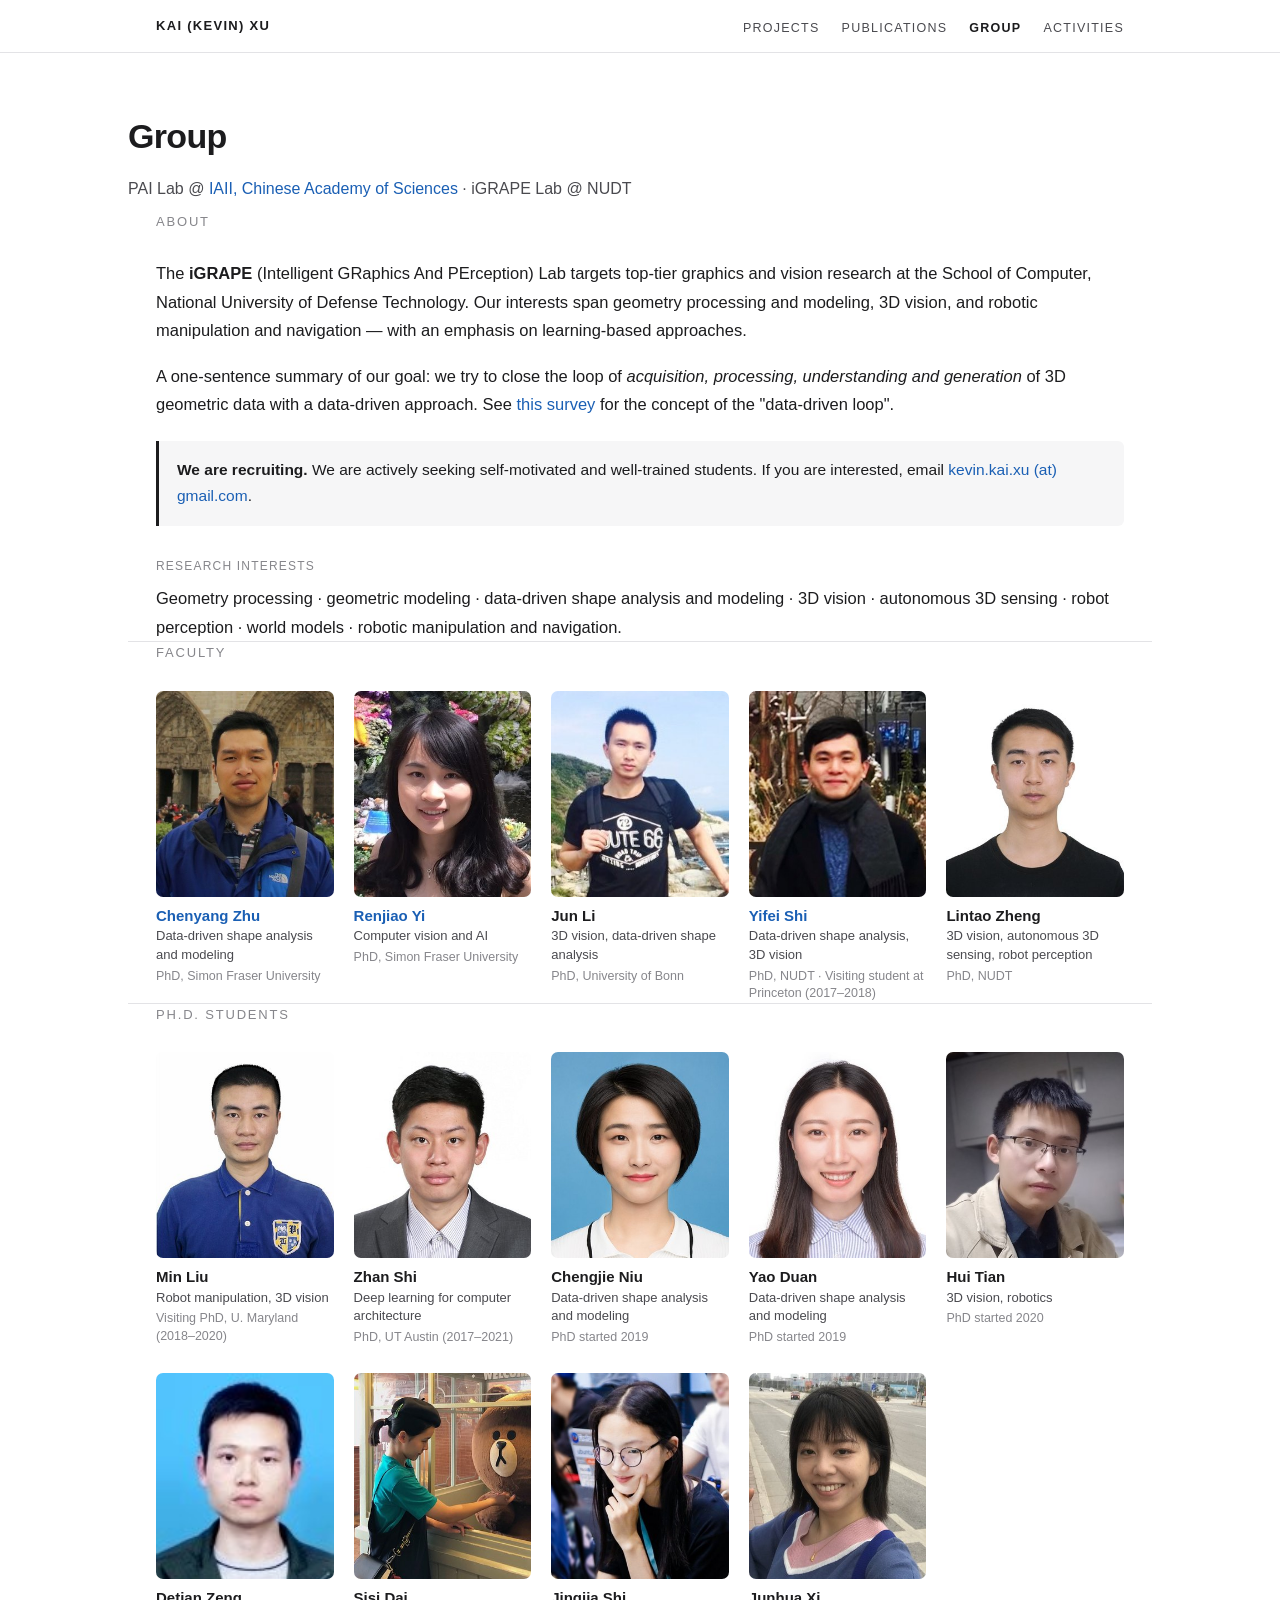
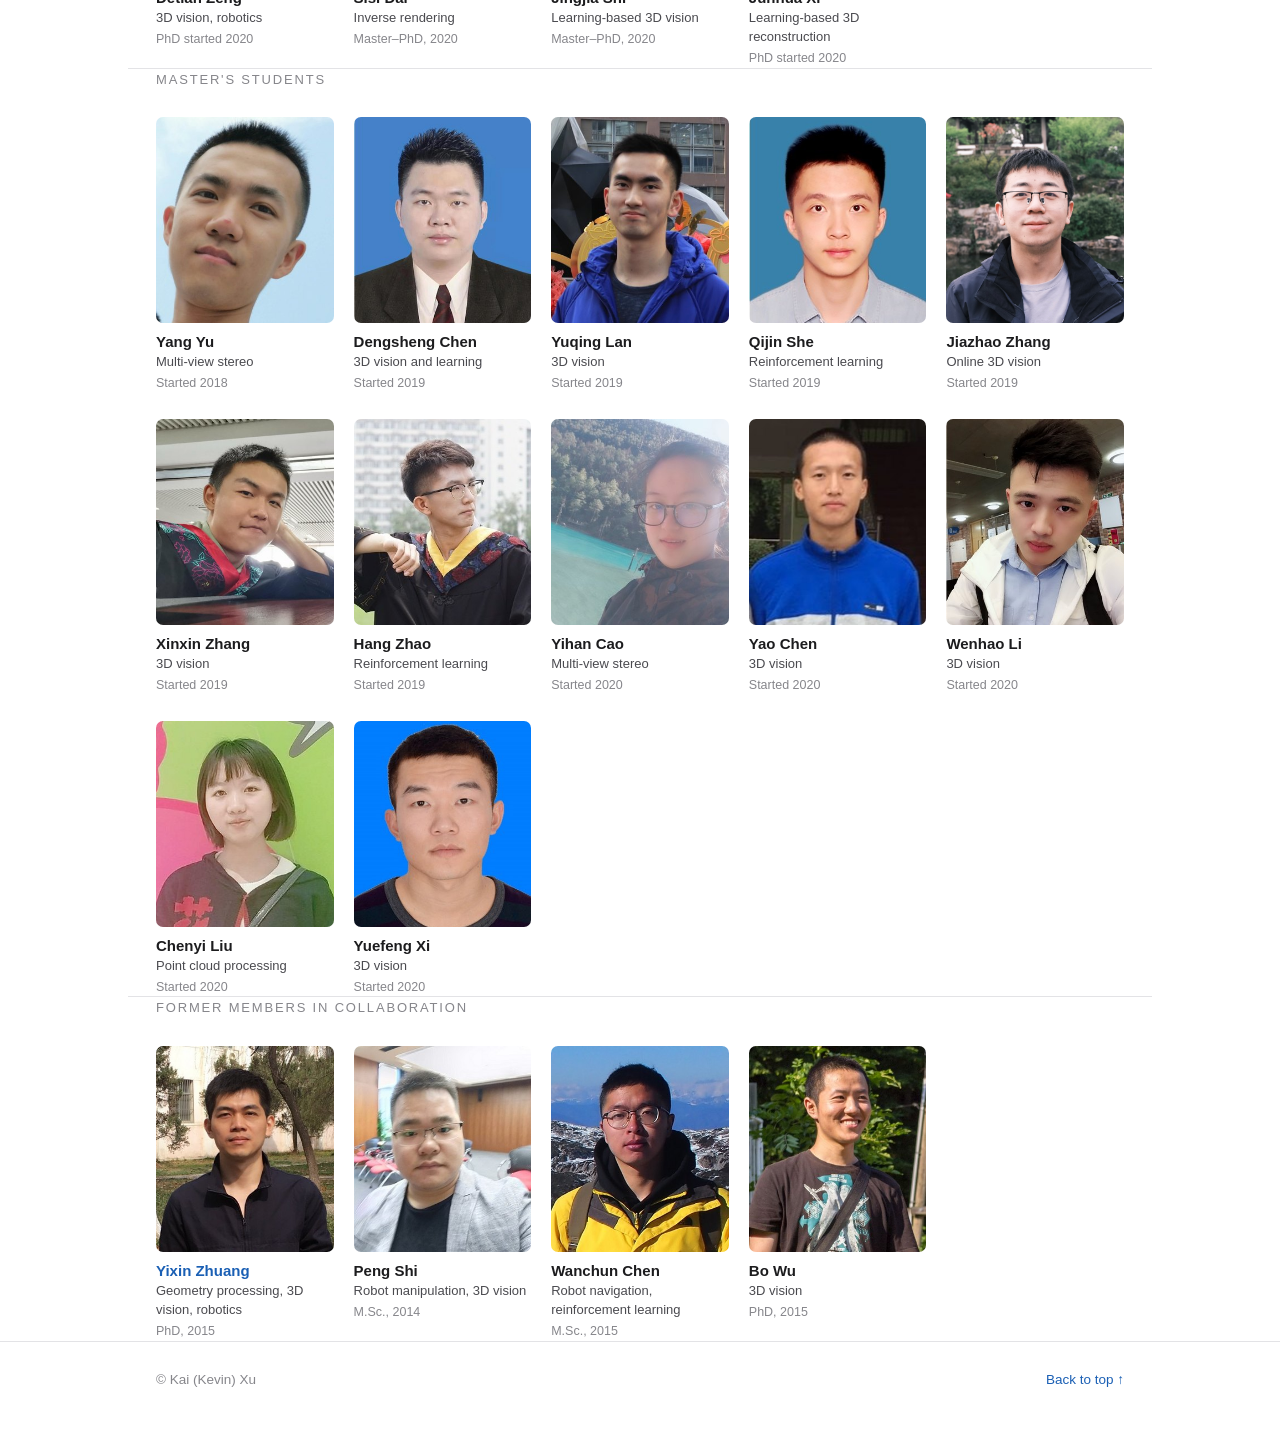
==== group.html @ 48fd78c5 "Publish personal homepage" ====
<!DOCTYPE html>
<!-- Kai (Kevin) Xu — group page.
     NOTE: the member list below was carried over verbatim from the old
     group.html, whose last update was 2018-09-01. Names, roles and years are
     therefore out of date (no PAI Lab @ IAII members yet). Edit the
     <div class="person"> blocks below to refresh. Portraits live in
     images/people/. A missing portrait degrades to an initial, not a broken
     image icon. -->
<html lang="en">
<head>
<meta charset="utf-8">
<meta name="viewport" content="width=device-width, initial-scale=1">
<title>Group — Kai (Kevin) Xu</title>
<meta name="description" content="PAI Lab @ IAII, Chinese Academy of Sciences, and the iGRAPE Lab @ NUDT — led by Kai (Kevin) Xu. Geometry processing, 3D vision, robotic manipulation and navigation.">
<link rel="stylesheet" href="style.css">
</head>
<body>

<a id="top"></a>

<nav class="nav">
  <div class="wrap">
    <a class="home" href="index.html">Kai (Kevin) Xu</a>
    <ul>
      <li><a href="index.html#projects">Projects</a></li>
      <li><a href="publications.html">Publications</a></li>
      <li><a class="on" href="group.html">Group</a></li>
      <li><a href="index.html#activities">Activities</a></li>
    </ul>
  </div>
</nav>

<header class="wrap phero">
  <h1>Group</h1>
  <div class="role">
    PAI Lab @ <a href="https://iaii.cas.cn/">IAII, Chinese Academy of Sciences</a> ·
    iGRAPE Lab @ NUDT
  </div>
</header>

<section class="wrap">
  <div class="h2">About</div>
  <p>The <strong>iGRAPE</strong> (Intelligent GRaphics And PErception) Lab targets top-tier graphics and vision research at the School of Computer, National University of Defense Technology. Our interests span geometry processing and modeling, 3D vision, and robotic manipulation and navigation — with an emphasis on learning-based approaches.</p>

  <p>A one-sentence summary of our goal: we try to close the loop of <em>acquisition, processing, understanding and generation</em> of 3D geometric data with a data-driven approach. See <a href="papers/xu_siga16course_ddsap.pdf">this survey</a> for the concept of the "data-driven loop".</p>

  <div class="recruit">
    <strong>We are recruiting.</strong> We are actively seeking self-motivated and well-trained students. If you are interested, email <a href="mailto:kevin.kai.xu@gmail.com">kevin.kai.xu (at) gmail.com</a>.
  </div>

  <div class="sub" style="margin-top:30px">Research Interests</div>
  <p style="margin-bottom:0">Geometry processing · geometric modeling · data-driven shape analysis and modeling · 3D vision · autonomous 3D sensing · robot perception · world models · robotic manipulation and navigation.</p>
</section>

<section class="wrap">
  <div class="h2">Faculty</div>
  <div class="people">

    <div class="person">
      <a href="http://www.sfu.ca/~cza68/"><img src="images/people/zhuchenyang.jpg" alt="Chenyang Zhu"></a>
      <div class="n"><a href="http://www.sfu.ca/~cza68/">Chenyang Zhu</a></div>
      <div class="r">Data-driven shape analysis and modeling</div>
      <div class="y">PhD, Simon Fraser University</div>
    </div>

    <div class="person">
      <a href="http://www.sfu.ca/~renjiaoy/"><img src="images/people/yirenjiao.jpg" alt="Renjiao Yi"></a>
      <div class="n"><a href="http://www.sfu.ca/~renjiaoy/">Renjiao Yi</a></div>
      <div class="r">Computer vision and AI</div>
      <div class="y">PhD, Simon Fraser University</div>
    </div>

    <div class="person">
      <img src="images/people/lijun.jpg" alt="Jun Li">
      <div class="n">Jun Li</div>
      <div class="r">3D vision, data-driven shape analysis</div>
      <div class="y">PhD, University of Bonn</div>
    </div>

    <div class="person">
      <a href="http://www.yifeishi.net/"><img src="images/people/shiyifei.jpg" alt="Yifei Shi"></a>
      <div class="n"><a href="http://www.yifeishi.net/">Yifei Shi</a></div>
      <div class="r">Data-driven shape analysis, 3D vision</div>
      <div class="y">PhD, NUDT · Visiting student at Princeton (2017–2018)</div>
    </div>

    <div class="person">
      <img src="images/people/zhenglintao.jpg" alt="Lintao Zheng">
      <div class="n">Lintao Zheng</div>
      <div class="r">3D vision, autonomous 3D sensing, robot perception</div>
      <div class="y">PhD, NUDT</div>
    </div>

  </div>
</section>

<section class="wrap">
  <div class="h2">Ph.D. Students</div>
  <div class="people">

    <div class="person">
      <img src="images/people/liumin.jpg" alt="Min Liu">
      <div class="n">Min Liu</div>
      <div class="r">Robot manipulation, 3D vision</div>
      <div class="y">Visiting PhD, U. Maryland (2018–2020)</div>
    </div>

    <div class="person">
      <img src="images/people/shizhan.jpg" alt="Zhan Shi">
      <div class="n">Zhan Shi</div>
      <div class="r">Deep learning for computer architecture</div>
      <div class="y">PhD, UT Austin (2017–2021)</div>
    </div>

    <div class="person">
      <img src="images/people/niuchengjie.jpg" alt="Chengjie Niu">
      <div class="n">Chengjie Niu</div>
      <div class="r">Data-driven shape analysis and modeling</div>
      <div class="y">PhD started 2019</div>
    </div>

    <div class="person">
      <img src="images/people/duanyao.jpg" alt="Yao Duan">
      <div class="n">Yao Duan</div>
      <div class="r">Data-driven shape analysis and modeling</div>
      <div class="y">PhD started 2019</div>
    </div>

    <div class="person">
      <img src="images/people/tianhui.jpg" alt="Hui Tian">
      <div class="n">Hui Tian</div>
      <div class="r">3D vision, robotics</div>
      <div class="y">PhD started 2020</div>
    </div>

    <div class="person">
      <img src="images/people/zengdetian.jpg" alt="Detian Zeng">
      <div class="n">Detian Zeng</div>
      <div class="r">3D vision, robotics</div>
      <div class="y">PhD started 2020</div>
    </div>

    <div class="person">
      <img src="images/people/daisisi.jpg" alt="Sisi Dai">
      <div class="n">Sisi Dai</div>
      <div class="r">Inverse rendering</div>
      <div class="y">Master–PhD, 2020</div>
    </div>

    <div class="person">
      <img src="images/people/shijingjia.jpg" alt="Jingjia Shi">
      <div class="n">Jingjia Shi</div>
      <div class="r">Learning-based 3D vision</div>
      <div class="y">Master–PhD, 2020</div>
    </div>

    <div class="person">
      <img src="images/people/xijunhua.jpg" alt="Junhua Xi">
      <div class="n">Junhua Xi</div>
      <div class="r">Learning-based 3D reconstruction</div>
      <div class="y">PhD started 2020</div>
    </div>

  </div>
</section>

<section class="wrap">
  <div class="h2">Master's Students</div>
  <div class="people">

    <div class="person">
      <img src="images/people/yuyang.jpg" alt="Yang Yu">
      <div class="n">Yang Yu</div>
      <div class="r">Multi-view stereo</div>
      <div class="y">Started 2018</div>
    </div>

    <div class="person">
      <img src="images/people/chendengsheng.jpg" alt="Dengsheng Chen">
      <div class="n">Dengsheng Chen</div>
      <div class="r">3D vision and learning</div>
      <div class="y">Started 2019</div>
    </div>

    <div class="person">
      <img src="images/people/lanyuqing.jpg" alt="Yuqing Lan">
      <div class="n">Yuqing Lan</div>
      <div class="r">3D vision</div>
      <div class="y">Started 2019</div>
    </div>

    <div class="person">
      <img src="images/people/sheqijin.jpg" alt="Qijin She">
      <div class="n">Qijin She</div>
      <div class="r">Reinforcement learning</div>
      <div class="y">Started 2019</div>
    </div>

    <div class="person">
      <img src="images/people/zhangjiazhao.jpg" alt="Jiazhao Zhang">
      <div class="n">Jiazhao Zhang</div>
      <div class="r">Online 3D vision</div>
      <div class="y">Started 2019</div>
    </div>

    <div class="person">
      <img src="images/people/zhangxinxin.jpg" alt="Xinxin Zhang">
      <div class="n">Xinxin Zhang</div>
      <div class="r">3D vision</div>
      <div class="y">Started 2019</div>
    </div>

    <div class="person">
      <img src="images/people/zhaohang.jpg" alt="Hang Zhao">
      <div class="n">Hang Zhao</div>
      <div class="r">Reinforcement learning</div>
      <div class="y">Started 2019</div>
    </div>

    <div class="person">
      <img src="images/people/caoyihan.jpg" alt="Yihan Cao">
      <div class="n">Yihan Cao</div>
      <div class="r">Multi-view stereo</div>
      <div class="y">Started 2020</div>
    </div>

    <div class="person">
      <img src="images/people/chenyao.jpg" alt="Yao Chen">
      <div class="n">Yao Chen</div>
      <div class="r">3D vision</div>
      <div class="y">Started 2020</div>
    </div>

    <div class="person">
      <img src="images/people/liminhao.jpg" alt="Wenhao Li">
      <div class="n">Wenhao Li</div>
      <div class="r">3D vision</div>
      <div class="y">Started 2020</div>
    </div>

    <div class="person">
      <img src="images/people/liuchenyi.jpg" alt="Chenyi Liu">
      <div class="n">Chenyi Liu</div>
      <div class="r">Point cloud processing</div>
      <div class="y">Started 2020</div>
    </div>

    <div class="person">
      <img src="images/people/xiyuefeng.jpg" alt="Yuefeng Xi">
      <div class="n">Yuefeng Xi</div>
      <div class="r">3D vision</div>
      <div class="y">Started 2020</div>
    </div>

  </div>
</section>

<section class="wrap">
  <div class="h2">Former Members in Collaboration</div>
  <div class="people">

    <div class="person">
      <a href="http://yixina.net/"><img src="images/people/zhuangyixin.jpg" alt="Yixin Zhuang"></a>
      <div class="n"><a href="http://yixina.net/">Yixin Zhuang</a></div>
      <div class="r">Geometry processing, 3D vision, robotics</div>
      <div class="y">PhD, 2015</div>
    </div>

    <div class="person">
      <img src="images/people/shipeng.jpg" alt="Peng Shi">
      <div class="n">Peng Shi</div>
      <div class="r">Robot manipulation, 3D vision</div>
      <div class="y">M.Sc., 2014</div>
    </div>

    <div class="person">
      <img src="images/people/chenwanchun.jpg" alt="Wanchun Chen">
      <div class="n">Wanchun Chen</div>
      <div class="r">Robot navigation, reinforcement learning</div>
      <div class="y">M.Sc., 2015</div>
    </div>

    <div class="person">
      <img src="images/people/wubo.jpg" alt="Bo Wu">
      <div class="n">Bo Wu</div>
      <div class="r">3D vision</div>
      <div class="y">PhD, 2015</div>
    </div>

  </div>
</section>

<footer>
  <div class="wrap">
    <span>© Kai (Kevin) Xu</span>
    <span><a href="#top">Back to top ↑</a></span>
  </div>
</footer>

<script>
// Missing portrait -> initial letter tile instead of a broken image icon.
document.querySelectorAll('.person img').forEach(function (img) {
  img.addEventListener('error', function () {
    var d = document.createElement('div');
    d.className = 'ph2';
    d.textContent = (img.getAttribute('alt') || '?').trim().charAt(0);
    img.replaceWith(d);
  });
});
</script>

</body>
</html>
---- style.css ----
﻿/* =============================================================
   Kai (Kevin) Xu 鈥?homepage stylesheet
   Shared by index.html / publications.html / group.html
   Style reference: https://hangzhaomit.github.io/
   No framework, no build step.
   ============================================================= */

/* ---------- tokens ---------- */
:root{
  --ink:#1c1c1e;
  --ink-2:#4a4a4f;
  --ink-3:#86868b;
  --rule:#e3e3e6;
  --link:#1a5fb4;
  --link-hover:#0b3d78;
  --bg:#ffffff;
  --tint:#f6f6f7;
  --max:80vw;
  --max-wide:1280px;
}

/* ---------- reset ---------- */
*,*::before,*::after{box-sizing:border-box}
html{-webkit-text-size-adjust:100%;scroll-behavior:smooth}
body{
  margin:0;
  background:var(--bg);
  color:var(--ink);
  font:400 16.5px/1.72 -apple-system,BlinkMacSystemFont,"Segoe UI","Helvetica Neue",Helvetica,Arial,
       "PingFang SC","Hiragino Sans GB","Microsoft YaHei",sans-serif;
  -webkit-font-smoothing:antialiased;
}
img{max-width:100%;display:block}
a{color:var(--link);text-decoration:none}
a:hover{color:var(--link-hover);text-decoration:underline}
h1,h2,h3,h4{font-weight:600;letter-spacing:-.012em;margin:0}
p{margin:0 0 1.05em}
ul{margin:0;padding:0;list-style:none}

/* ---------- layout ---------- */
.wrap{width:var(--max);max-width:var(--max-wide);margin:0 auto;padding:0 28px}
section{padding:52px 0}
section+section{border-top:1px solid var(--rule)}

/* ---------- nav ---------- */
.nav{
  position:sticky;top:0;z-index:50;
  background:rgba(255,255,255,.88);
  backdrop-filter:saturate(180%) blur(14px);
  -webkit-backdrop-filter:saturate(180%) blur(14px);
  border-bottom:1px solid var(--rule);
}
.nav .wrap{display:flex;align-items:center;justify-content:space-between;height:52px}
.nav .home{font-size:13px;font-weight:600;letter-spacing:.1em;text-transform:uppercase;color:var(--ink)}
.nav ul{display:flex;gap:22px;flex-wrap:wrap}
.nav a{font-size:12.5px;letter-spacing:.1em;text-transform:uppercase;color:var(--ink-2)}
.nav a:hover{color:var(--ink);text-decoration:none}
.nav a.on{color:var(--ink);font-weight:600}

/* ---------- hero ---------- */
.hero{padding-top:60px;padding-bottom:46px}
.hero h1{font-size:44px;line-height:1.1;letter-spacing:-.024em}
.hero h1 .cn{font-size:.62em;font-weight:400;color:var(--ink-3);letter-spacing:0;margin-left:.35em}
.hero .role{margin-top:14px;font-size:17px;color:var(--ink-2);max-width:640px}

/* page hero for subpages */
.phero{padding:54px 0 8px}
.phero h1{font-size:34px;letter-spacing:-.02em}
.phero .role{margin-top:10px;font-size:16px;color:var(--ink-2);max-width:680px}

.split{display:grid;grid-template-columns:1fr 232px;gap:46px;align-items:start;margin-top:34px}
.bio p:last-child{margin-bottom:0}
.recruit{
  margin-top:22px;padding:16px 18px;
  background:var(--tint);border-left:3px solid var(--ink);border-radius:0 6px 6px 0;
  font-size:15.5px;
}
.recruit strong{font-weight:600}

.card{position:relative}
.portrait{width:100%;aspect-ratio:1/1.12;object-fit:cover;border-radius:8px;background:var(--tint)}
.portrait-ph{
  width:100%;aspect-ratio:1/1.12;border-radius:8px;background:var(--tint);
  display:flex;align-items:center;justify-content:center;
  color:var(--ink-3);font-size:12px;letter-spacing:.08em;text-align:center;padding:0 14px;
}
.meta{margin-top:16px;font-size:14.5px;line-height:1.62;color:var(--ink-2)}
.meta h4{font-size:11.5px;letter-spacing:.12em;text-transform:uppercase;color:var(--ink-3);margin:16px 0 5px}
.meta .links{display:flex;flex-wrap:wrap;gap:8px}
.meta .links a{font-size:13px;padding:4px 10px;border:1px solid var(--rule);border-radius:999px;color:var(--ink-2)}
.meta .links a:hover{border-color:var(--ink-3);color:var(--ink);text-decoration:none}

/* ---------- headings ---------- */
.h2{font-size:13px;letter-spacing:.14em;text-transform:uppercase;color:var(--ink-3);margin-bottom:26px}
.sub{font-size:12px;letter-spacing:.1em;text-transform:uppercase;color:var(--ink-3);margin:26px 0 8px}
.sub:first-child{margin-top:0}

/* ---------- project cards ---------- */
.proj{display:grid;grid-template-columns:212px 1fr;gap:26px;padding:24px 0;align-items:start}
.proj+.proj{border-top:1px solid var(--rule)}
.proj img,.proj .ph,.proj .tile{width:212px;border-radius:6px;background:var(--tint)}
.proj img{height:auto;aspect-ratio:16/10;object-fit:cover}

/* typographic tile 鈥?used for papers that have no teaser figure.
   Deliberate design element, not a missing-image placeholder. */
.tile{
  aspect-ratio:16/10;background:var(--ink);color:#fff;
  display:flex;flex-direction:column;align-items:center;justify-content:center;
  gap:7px;padding:0 12px;text-align:center;
}
.tile .k{
  font:600 10px/1 ui-monospace,SFMono-Regular,Menlo,Consolas,monospace;
  letter-spacing:.18em;text-transform:uppercase;opacity:.6;
}
.tile .b{font-size:19px;font-weight:600;line-height:1.15;letter-spacing:-.015em}
.ph{
  aspect-ratio:16/10;display:flex;align-items:center;justify-content:center;
  border:1px solid var(--rule);
  font:600 12px/1.4 ui-monospace,SFMono-Regular,Menlo,Consolas,monospace;
  letter-spacing:.06em;color:var(--ink-3);text-align:center;padding:0 10px;
}
.proj .t{font-size:17px;font-weight:600;line-height:1.38;margin-bottom:6px}
.proj .a{font-size:14px;color:var(--ink-2);line-height:1.55}
.proj .a .me{font-weight:600;color:var(--ink)}
.venue{
  display:inline-block;margin-top:7px;font-size:12px;font-weight:600;
  letter-spacing:.06em;text-transform:uppercase;color:var(--ink);
  background:var(--tint);border-radius:4px;padding:2px 8px;
}
.venue.award{background:#fdf3d8;color:#7a5a00}
.proj .q{margin-top:9px;font-size:14.5px;font-style:italic;color:var(--ink-2)}
.proj .lk,.lk{margin-top:10px;display:flex;flex-wrap:wrap;gap:7px}
.lk a{font-size:12.5px;padding:2px 9px;border:1px solid var(--rule);border-radius:4px;color:var(--ink-2)}
.lk a:hover{border-color:var(--ink-3);color:var(--ink);text-decoration:none}
.more{margin-top:28px;font-size:15px;color:var(--ink-2)}

/* ---------- plain row lists ---------- */
.rows li{padding:9px 0;border-top:1px solid var(--rule);font-size:15.5px;line-height:1.62}
.rows li:first-child{border-top:none}
.rows .d{color:var(--ink-3);font-size:13.5px;display:block;margin-bottom:1px}
.tag{
  display:inline-block;font-size:11px;font-weight:700;letter-spacing:.08em;text-transform:uppercase;
  color:#0a6b3d;background:#e6f4ec;border-radius:3px;padding:1px 6px;margin-right:7px;vertical-align:1.5px;
}
.note{
  margin:0 0 26px;padding:12px 16px;background:var(--tint);border-radius:6px;
  font-size:14.5px;color:var(--ink-2);
}

/* ---------- publications ---------- */
.yearbar{
  position:sticky;top:52px;z-index:40;background:rgba(255,255,255,.92);
  backdrop-filter:saturate(180%) blur(14px);-webkit-backdrop-filter:saturate(180%) blur(14px);
  border-bottom:1px solid var(--rule);padding:9px 0;
}
.yearbar .wrap{display:flex;flex-wrap:wrap;gap:5px}
.yearbar a{
  font:600 12.5px/1 ui-monospace,SFMono-Regular,Menlo,Consolas,monospace;
  padding:5px 9px;border-radius:4px;color:var(--ink-2);
}
.yearbar a:hover{background:var(--tint);color:var(--ink);text-decoration:none}
.yr{
  font-size:26px;font-weight:600;letter-spacing:-.02em;
  margin:44px 0 4px;padding-top:14px;border-top:2px solid var(--ink);
}
.yr:first-of-type{margin-top:8px}
.pub{
  display:grid;grid-template-columns:186px 1fr;gap:22px;align-items:start;
  padding:20px 0;border-top:1px solid var(--rule);
}
.pub>img{width:186px;aspect-ratio:16/10;object-fit:cover;border-radius:5px;background:var(--tint)}
.pub .t{font-size:16.5px;font-weight:600;line-height:1.42}
.note-sm{margin-top:4px;font-size:13px;color:var(--ink-3)}
.pub .a{margin-top:3px;font-size:14px;color:var(--ink-2);line-height:1.55}
.pub .a .me{font-weight:600;color:var(--ink)}
.pub .v{margin-top:4px;font-size:14px;font-style:italic;color:var(--ink-2)}
.pub .q{margin-top:8px;font-size:14px;line-height:1.65;color:var(--ink-2);
        border-left:2px solid var(--rule);padding-left:12px}

/* ---------- people grid ---------- */
.people{display:grid;grid-template-columns:repeat(auto-fill,minmax(146px,1fr));gap:26px 20px}
.person img,.person .ph2{width:100%;aspect-ratio:1/1.16;object-fit:cover;border-radius:7px;background:var(--tint)}
.person .ph2{
  border:1px solid var(--rule);display:flex;align-items:center;justify-content:center;
  color:var(--ink-3);font:600 22px/1 -apple-system,sans-serif;
}
.person .n{margin-top:9px;font-size:15px;font-weight:600;line-height:1.3}
.person .r{margin-top:2px;font-size:13px;color:var(--ink-2);line-height:1.45}
.person .y{margin-top:3px;font-size:12.5px;color:var(--ink-3);line-height:1.4}

/* ---------- affiliations ---------- */
.affil{display:flex;flex-wrap:wrap;gap:10px}
.affil a{font-size:13.5px;padding:7px 13px;border:1px solid var(--rule);border-radius:6px;color:var(--ink-2)}
.affil a:hover{border-color:var(--ink-3);color:var(--ink);text-decoration:none}

/* ---------- footer ---------- */
footer{border-top:1px solid var(--rule);padding:26px 0 46px;font-size:13.5px;color:var(--ink-3)}
footer .wrap{display:flex;justify-content:space-between;gap:16px;flex-wrap:wrap}

/* ---------- responsive ---------- */
@media (max-width:760px){
  body{font-size:16px}
  section{padding:40px 0}
  .wrap{width:100%;padding:0 20px}
  .hero{padding-top:34px}
  .hero h1{font-size:32px}
  .phero h1{font-size:27px}
  .split{grid-template-columns:1fr;gap:30px}
  .card{max-width:190px}
  .proj{grid-template-columns:1fr;gap:14px}
  .proj img,.proj .ph,.proj .tile{width:100%;max-width:340px}
  .nav ul{gap:15px}
  .nav a{font-size:11.5px}
  .yearbar{top:52px}
  .pub{grid-template-columns:1fr;gap:12px}
  .pub>img{width:100%;max-width:340px}
  .people{grid-template-columns:repeat(auto-fill,minmax(118px,1fr));gap:20px 14px}
}

/* ---------- print ---------- */
@media print{
  .nav,.yearbar,footer{display:none}
  a{color:#000}
  .pub,.proj{break-inside:avoid}
}
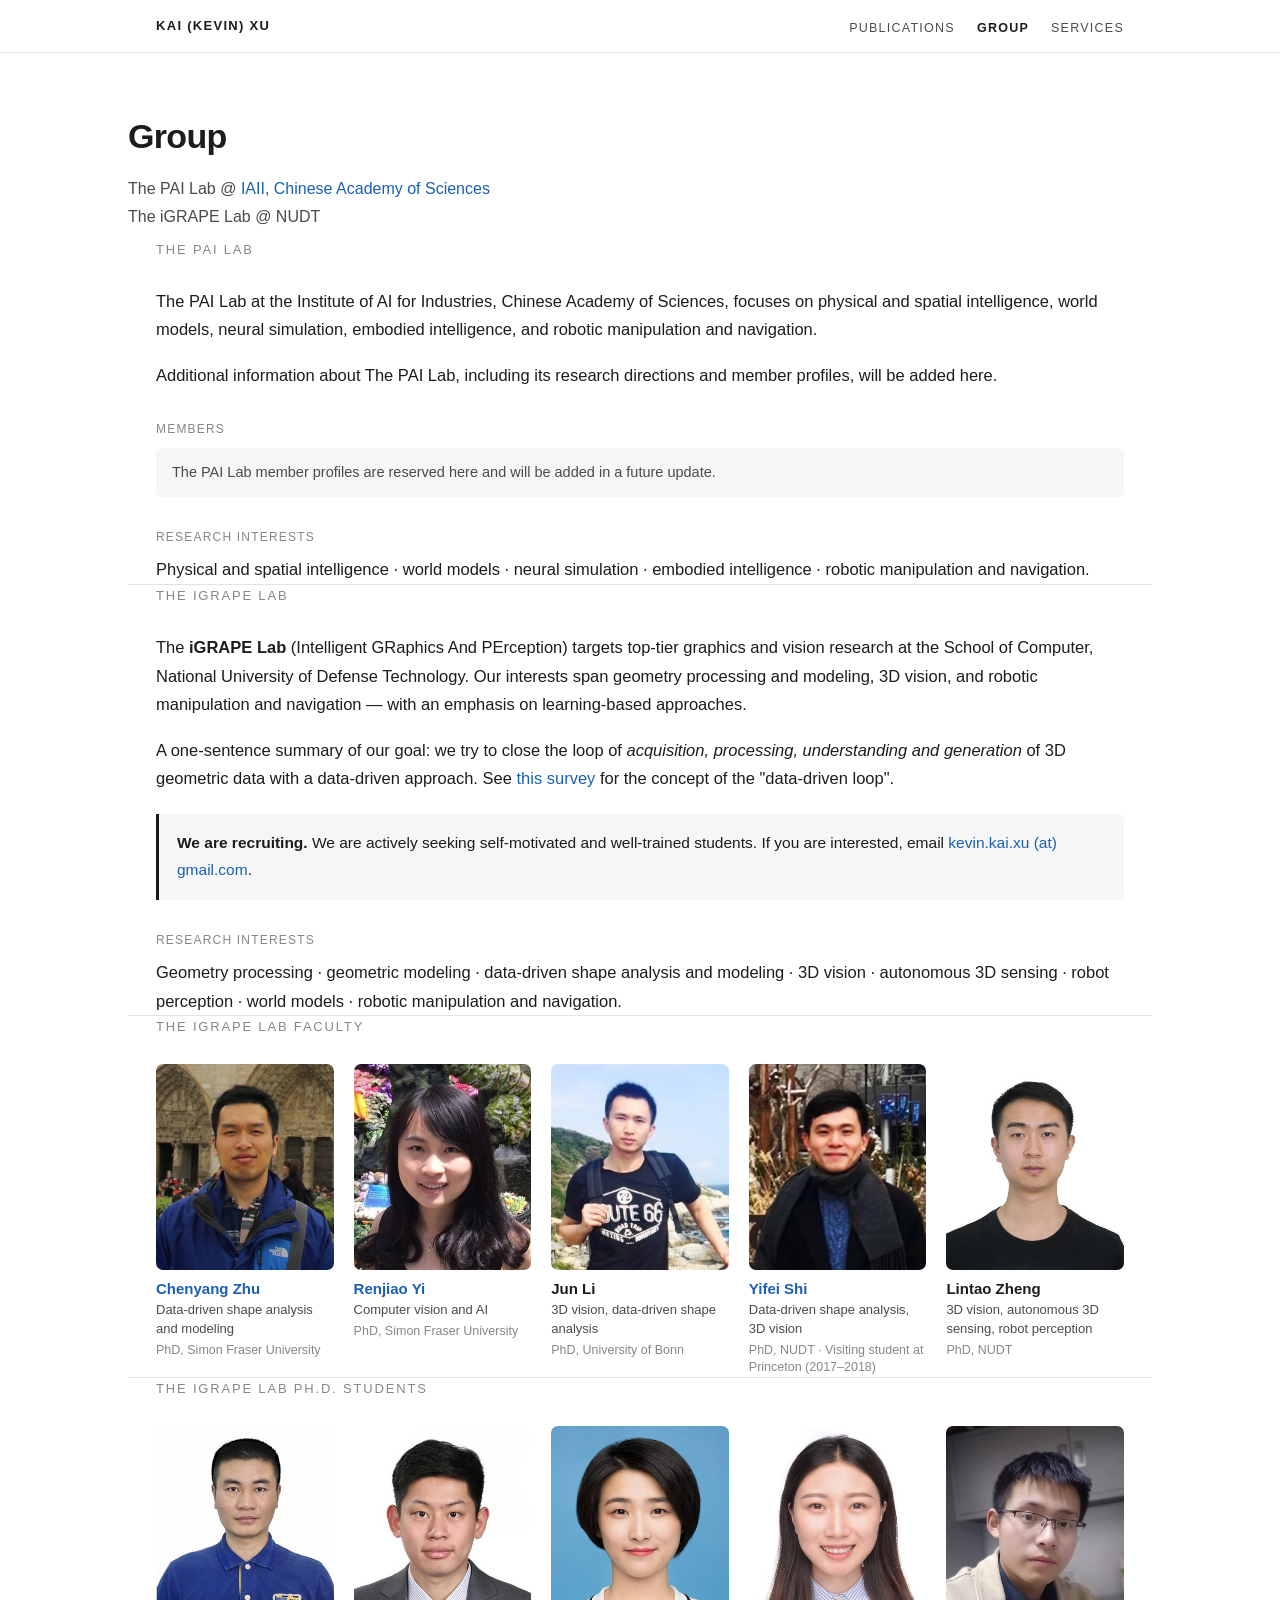
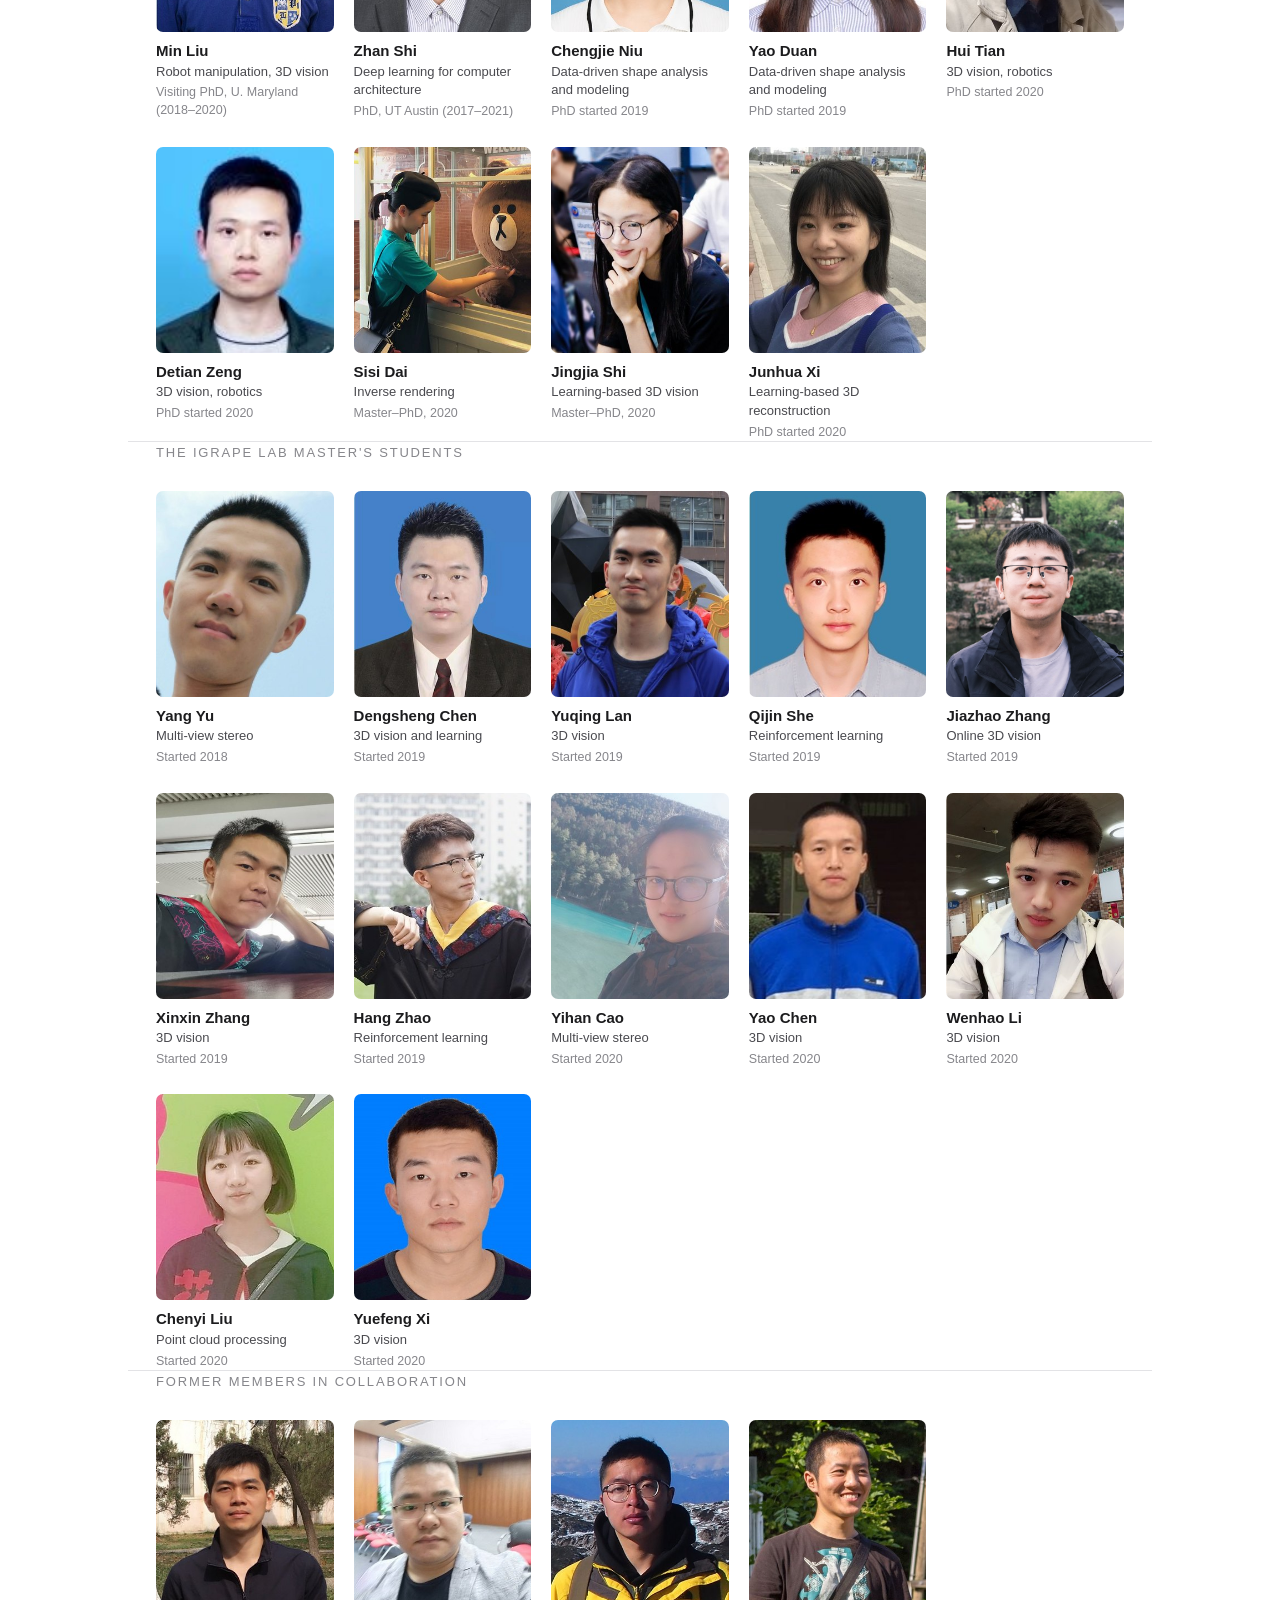
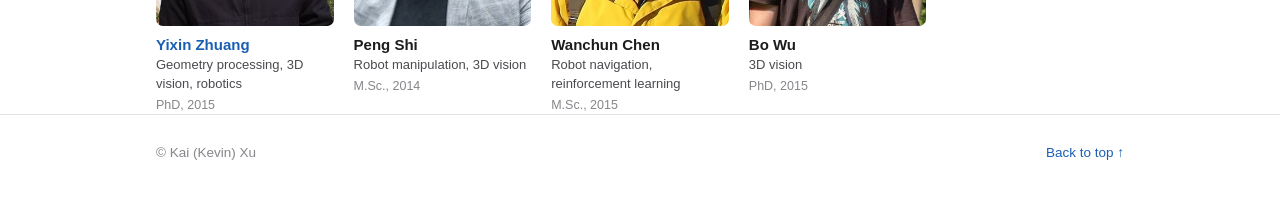
==== commit 7428fd67: "Update homepage and group sections" ====
--- a/group.html
+++ b/group.html
@@ -1,17 +1,15 @@
 <!DOCTYPE html>
 <!-- Kai (Kevin) Xu — group page.
-     NOTE: the member list below was carried over verbatim from the old
-     group.html, whose last update was 2018-09-01. Names, roles and years are
-     therefore out of date (no PAI Lab @ IAII members yet). Edit the
-     <div class="person"> blocks below to refresh. Portraits live in
-     images/people/. A missing portrait degrades to an initial, not a broken
-     image icon. -->
+     The iGRAPE Lab member list below was carried over from the old group page.
+     The PAI Lab section is reserved for its future research description and
+     member profiles. Portraits live in images/people/. A missing portrait
+     degrades to an initial, not a broken image icon. -->
 <html lang="en">
 <head>
 <meta charset="utf-8">
 <meta name="viewport" content="width=device-width, initial-scale=1">
 <title>Group — Kai (Kevin) Xu</title>
-<meta name="description" content="PAI Lab @ IAII, Chinese Academy of Sciences, and the iGRAPE Lab @ NUDT — led by Kai (Kevin) Xu. Geometry processing, 3D vision, robotic manipulation and navigation.">
+<meta name="description" content="The PAI Lab @ IAII, Chinese Academy of Sciences, and The iGRAPE Lab @ NUDT — led by Kai (Kevin) Xu. Geometry processing, 3D vision, robotic manipulation and navigation.">
 <link rel="stylesheet" href="style.css">
 </head>
 <body>
@@ -22,10 +20,9 @@
   <div class="wrap">
     <a class="home" href="index.html">Kai (Kevin) Xu</a>
     <ul>
-      <li><a href="index.html#projects">Projects</a></li>
       <li><a href="publications.html">Publications</a></li>
       <li><a class="on" href="group.html">Group</a></li>
-      <li><a href="index.html#activities">Activities</a></li>
+      <li><a href="index.html#services">Services</a></li>
     </ul>
   </div>
 </nav>
@@ -33,14 +30,27 @@
 <header class="wrap phero">
   <h1>Group</h1>
   <div class="role">
-    PAI Lab @ <a href="https://iaii.cas.cn/">IAII, Chinese Academy of Sciences</a> ·
-    iGRAPE Lab @ NUDT
+    The PAI Lab @ <a href="https://iaii.cas.cn/">IAII, Chinese Academy of Sciences</a><br>
+    The iGRAPE Lab @ NUDT
   </div>
 </header>
 
 <section class="wrap">
-  <div class="h2">About</div>
-  <p>The <strong>iGRAPE</strong> (Intelligent GRaphics And PErception) Lab targets top-tier graphics and vision research at the School of Computer, National University of Defense Technology. Our interests span geometry processing and modeling, 3D vision, and robotic manipulation and navigation — with an emphasis on learning-based approaches.</p>
+  <div class="h2">The PAI Lab</div>
+  <p>The PAI Lab at the Institute of AI for Industries, Chinese Academy of Sciences, focuses on physical and spatial intelligence, world models, neural simulation, embodied intelligence, and robotic manipulation and navigation.</p>
+
+  <p>Additional information about The PAI Lab, including its research directions and member profiles, will be added here.</p>
+
+  <div class="sub" style="margin-top:30px">Members</div>
+  <div class="note">The PAI Lab member profiles are reserved here and will be added in a future update.</div>
+
+  <div class="sub" style="margin-top:30px">Research Interests</div>
+  <p style="margin-bottom:0">Physical and spatial intelligence · world models · neural simulation · embodied intelligence · robotic manipulation and navigation.</p>
+</section>
+
+<section class="wrap">
+  <div class="h2">The iGRAPE Lab</div>
+  <p>The <strong>iGRAPE Lab</strong> (Intelligent GRaphics And PErception) targets top-tier graphics and vision research at the School of Computer, National University of Defense Technology. Our interests span geometry processing and modeling, 3D vision, and robotic manipulation and navigation — with an emphasis on learning-based approaches.</p>
 
   <p>A one-sentence summary of our goal: we try to close the loop of <em>acquisition, processing, understanding and generation</em> of 3D geometric data with a data-driven approach. See <a href="papers/xu_siga16course_ddsap.pdf">this survey</a> for the concept of the "data-driven loop".</p>
 
@@ -53,7 +63,7 @@
 </section>
 
 <section class="wrap">
-  <div class="h2">Faculty</div>
+  <div class="h2">The iGRAPE Lab Faculty</div>
   <div class="people">
 
     <div class="person">
@@ -95,7 +105,7 @@
 </section>
 
 <section class="wrap">
-  <div class="h2">Ph.D. Students</div>
+  <div class="h2">The iGRAPE Lab Ph.D. Students</div>
   <div class="people">
 
     <div class="person">
@@ -165,7 +175,7 @@
 </section>
 
 <section class="wrap">
-  <div class="h2">Master's Students</div>
+  <div class="h2">The iGRAPE Lab Master's Students</div>
   <div class="people">
 
     <div class="person">
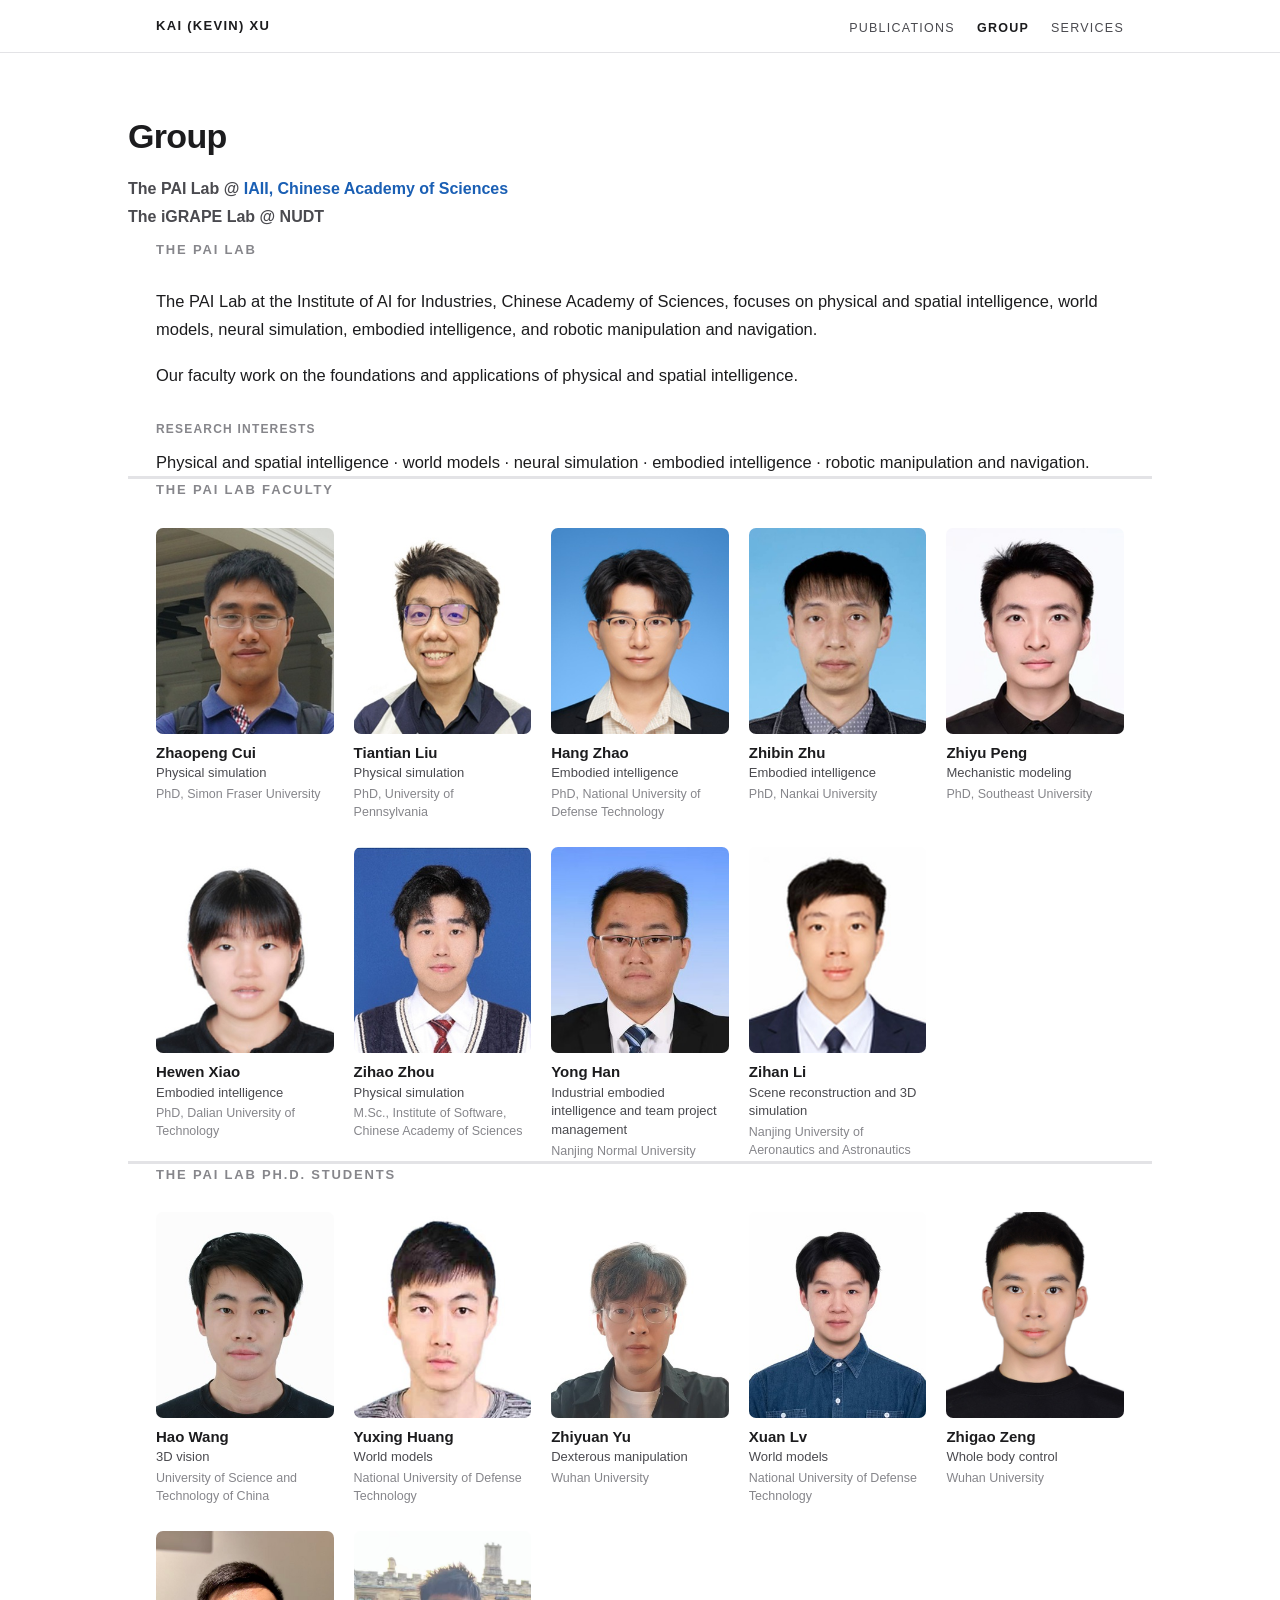
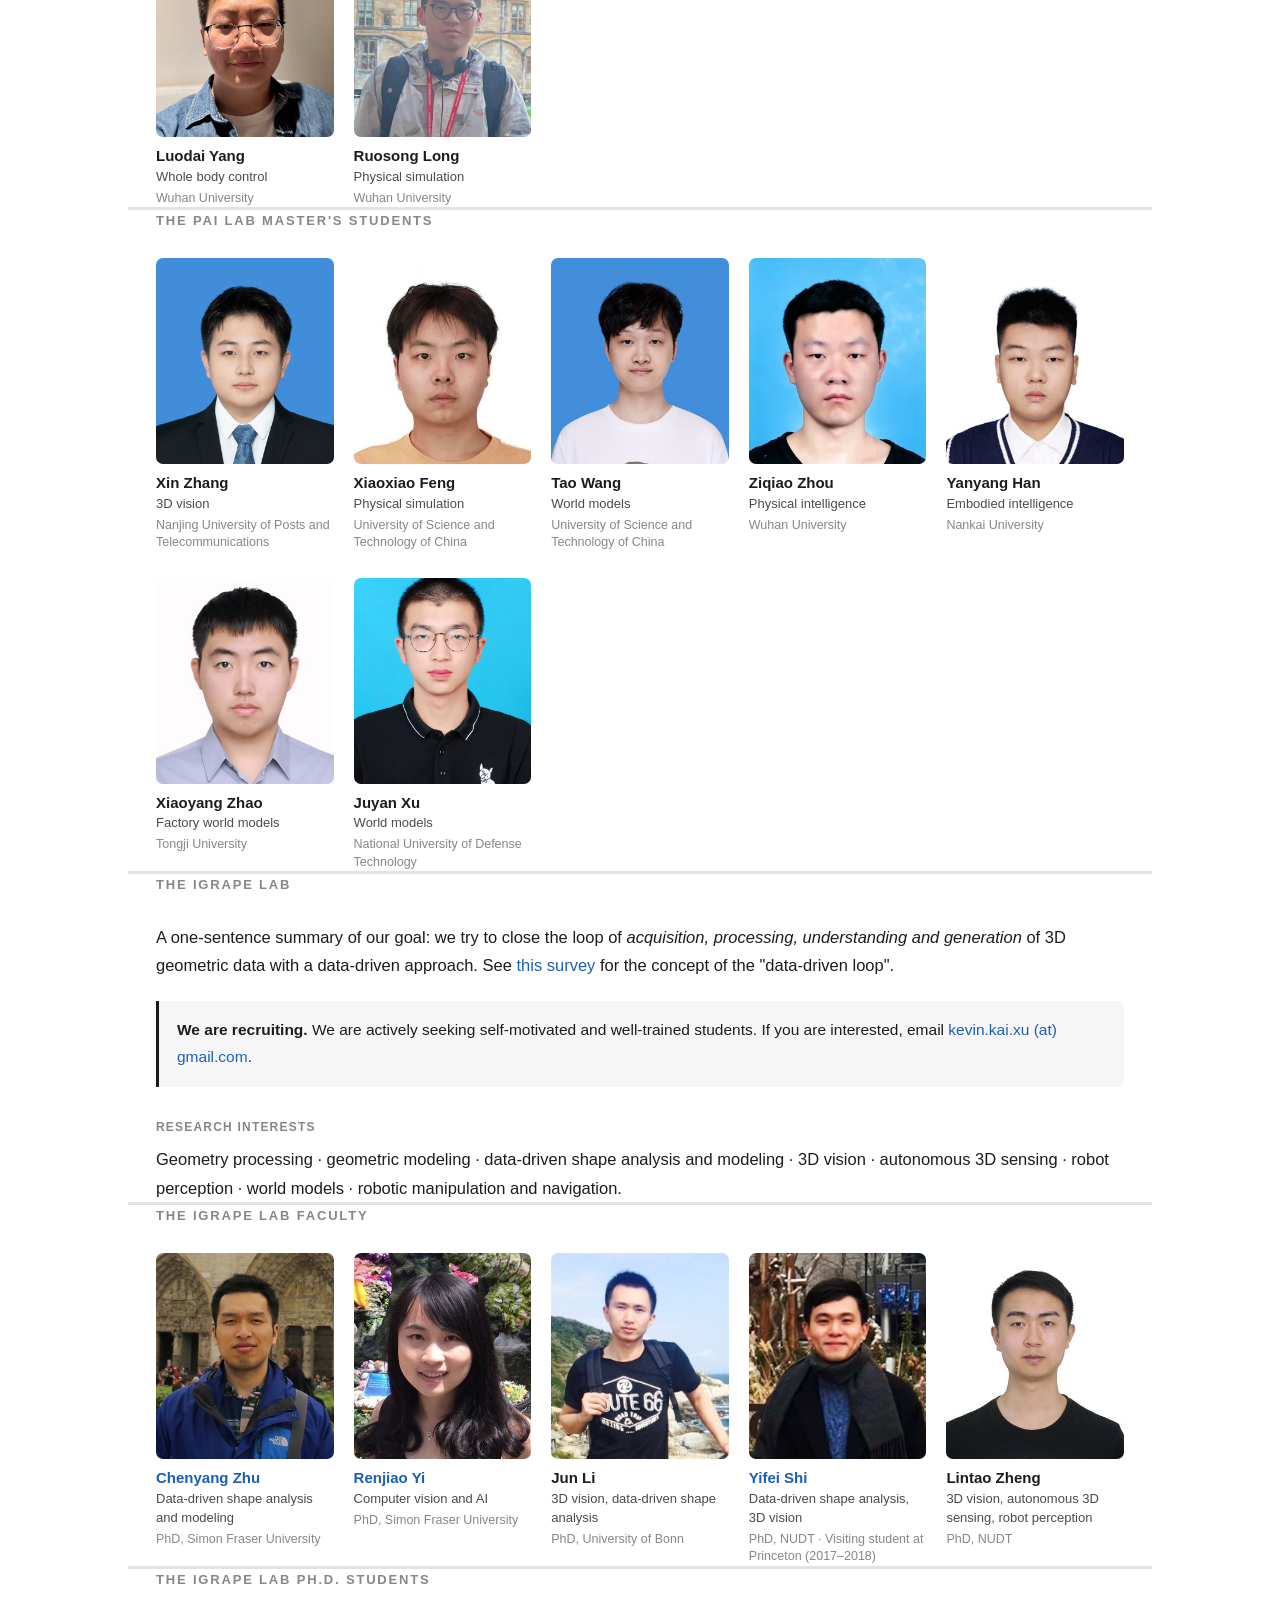
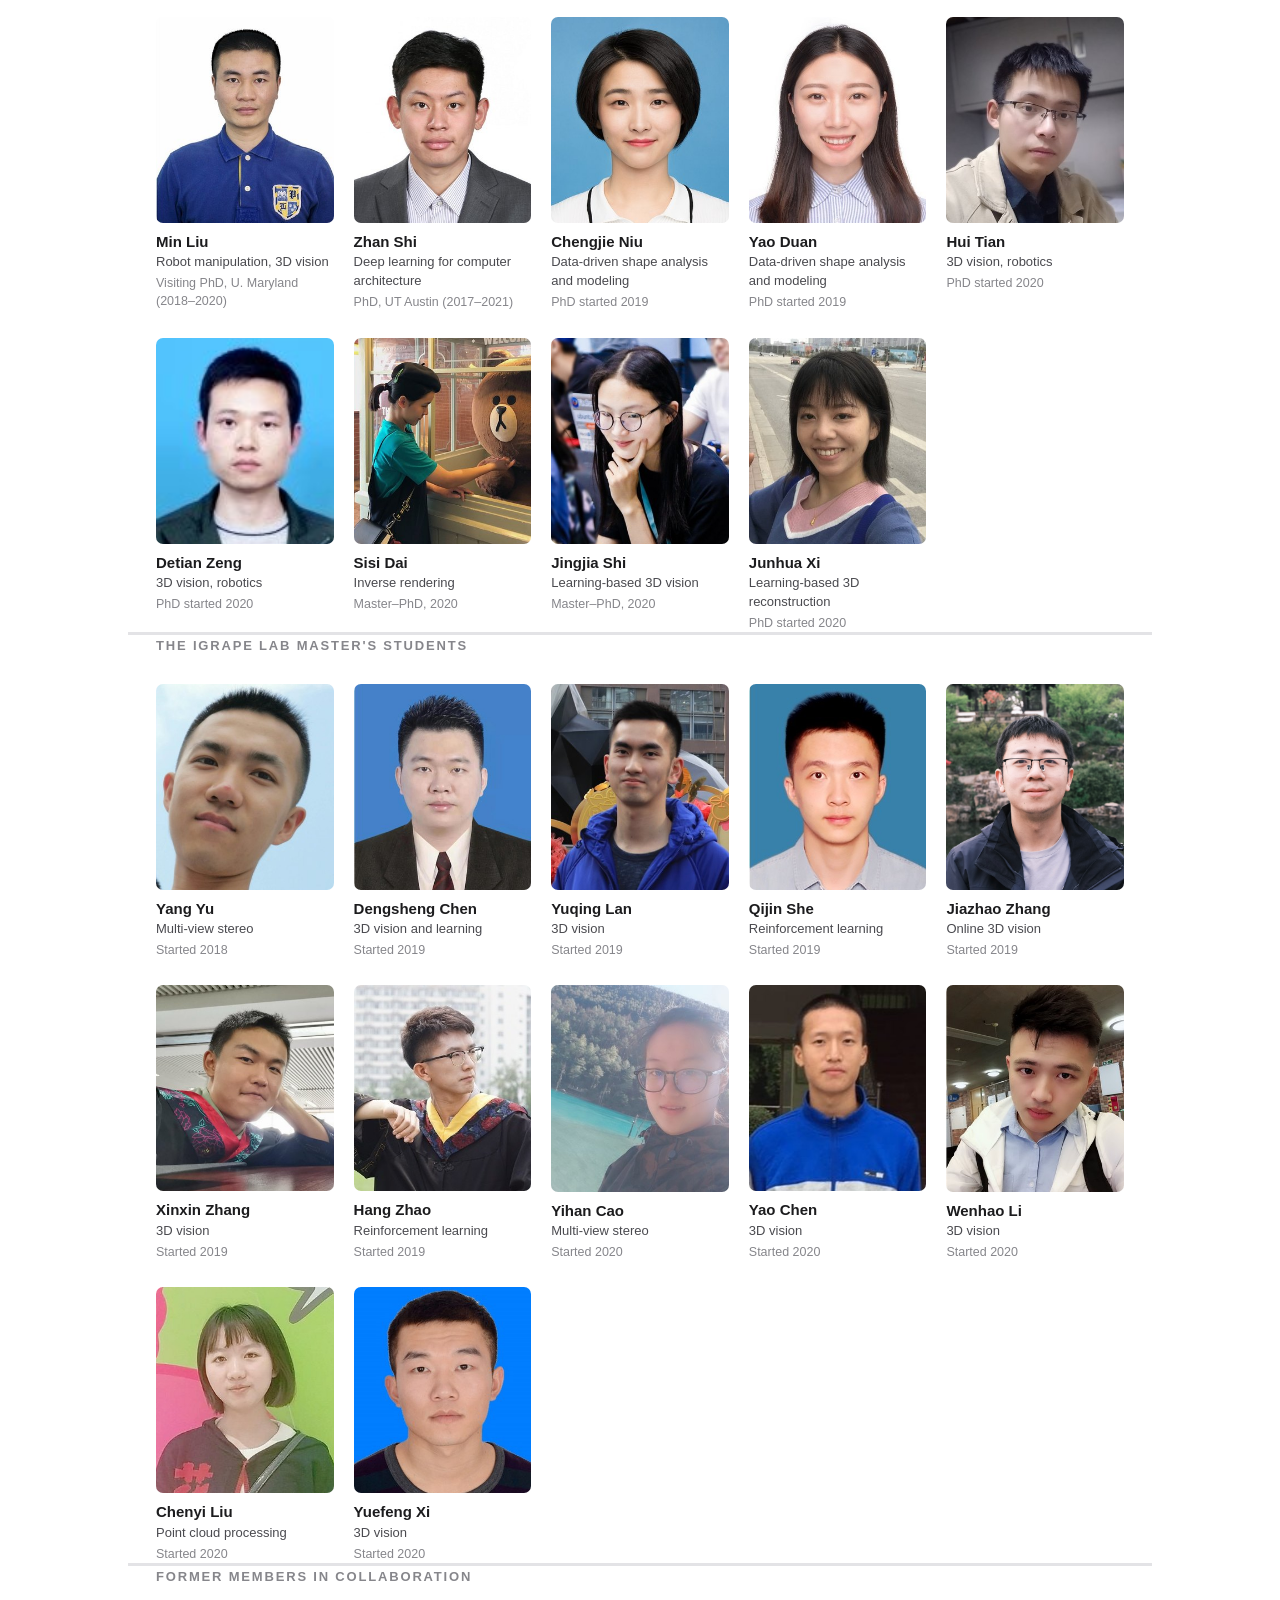
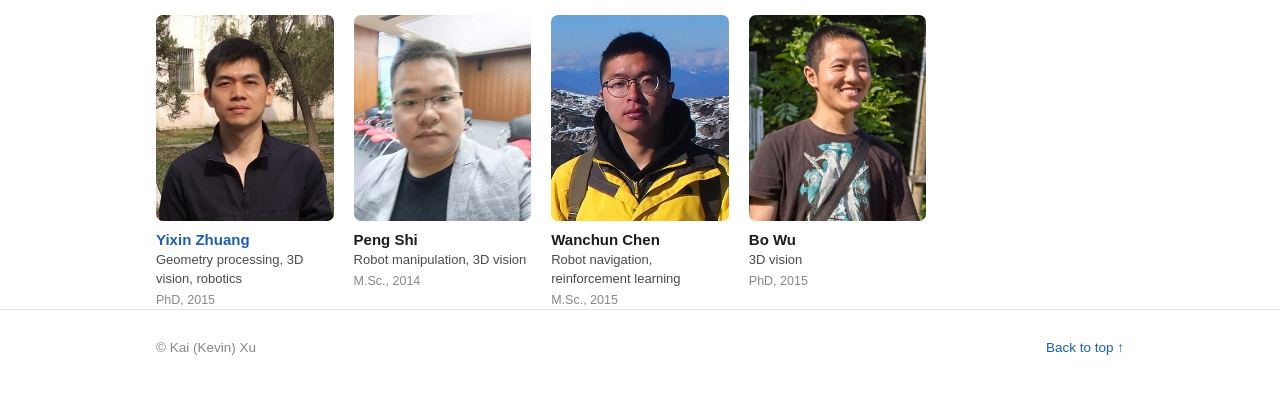
==== commit fb183bee: "Update homepage news and group members" ====
--- a/group.html
+++ b/group.html
@@ -1,9 +1,6 @@
 <!DOCTYPE html>
 <!-- Kai (Kevin) Xu — group page.
-     The iGRAPE Lab member list below was carried over from the old group page.
-     The PAI Lab section is reserved for its future research description and
-     member profiles. Portraits live in images/people/. A missing portrait
-     degrades to an initial, not a broken image icon. -->
+     The PAI Lab member lists below are grouped by role; portraits live in images/people/. The iGRAPE Lab member list was carried over from the old group page. A missing portrait degrades to an initial, not a broken image icon. -->
 <html lang="en">
 <head>
 <meta charset="utf-8">
@@ -12,7 +9,7 @@
 <meta name="description" content="The PAI Lab @ IAII, Chinese Academy of Sciences, and The iGRAPE Lab @ NUDT — led by Kai (Kevin) Xu. Geometry processing, 3D vision, robotic manipulation and navigation.">
 <link rel="stylesheet" href="style.css">
 </head>
-<body>
+<body class="group-page">
 
 <a id="top"></a>
 
@@ -30,8 +27,8 @@
 <header class="wrap phero">
   <h1>Group</h1>
   <div class="role">
-    The PAI Lab @ <a href="https://iaii.cas.cn/">IAII, Chinese Academy of Sciences</a><br>
-    The iGRAPE Lab @ NUDT
+    <strong>The PAI Lab @ <a href="https://iaii.cas.cn/">IAII, Chinese Academy of Sciences</a><br>
+    The iGRAPE Lab @ NUDT</strong>
   </div>
 </header>
 
@@ -39,18 +36,196 @@
   <div class="h2">The PAI Lab</div>
   <p>The PAI Lab at the Institute of AI for Industries, Chinese Academy of Sciences, focuses on physical and spatial intelligence, world models, neural simulation, embodied intelligence, and robotic manipulation and navigation.</p>
 
-  <p>Additional information about The PAI Lab, including its research directions and member profiles, will be added here.</p>
-
-  <div class="sub" style="margin-top:30px">Members</div>
-  <div class="note">The PAI Lab member profiles are reserved here and will be added in a future update.</div>
+  <p>Our faculty work on the foundations and applications of physical and spatial intelligence.</p>
 
   <div class="sub" style="margin-top:30px">Research Interests</div>
   <p style="margin-bottom:0">Physical and spatial intelligence · world models · neural simulation · embodied intelligence · robotic manipulation and navigation.</p>
 </section>
 
 <section class="wrap">
+  <div class="h2">The PAI Lab Faculty</div>
+  <div class="people">
+
+    <div class="person">
+      <img src="images/people/pai_zhaopeng-cui.jpg" alt="Zhaopeng Cui">
+      <div class="n">Zhaopeng Cui</div>
+      <div class="r">Physical simulation</div>
+      <div class="y">PhD, Simon Fraser University</div>
+    </div>
+
+    <div class="person">
+      <img src="images/people/pai_tiantian-liu.jpg" alt="Tiantian Liu">
+      <div class="n">Tiantian Liu</div>
+      <div class="r">Physical simulation</div>
+      <div class="y">PhD, University of Pennsylvania</div>
+    </div>
+
+    <div class="person">
+      <img src="images/people/pai_hang-zhao.jpg" alt="Hang Zhao">
+      <div class="n">Hang Zhao</div>
+      <div class="r">Embodied intelligence</div>
+      <div class="y">PhD, National University of Defense Technology</div>
+    </div>
+
+    <div class="person">
+      <img src="images/people/pai_zhibin-zhu.jpg" alt="Zhibin Zhu">
+      <div class="n">Zhibin Zhu</div>
+      <div class="r">Embodied intelligence</div>
+      <div class="y">PhD, Nankai University</div>
+    </div>
+
+    <div class="person">
+      <img src="images/people/pai_zhiyu-peng.jpg" alt="Zhiyu Peng">
+      <div class="n">Zhiyu Peng</div>
+      <div class="r">Mechanistic modeling</div>
+      <div class="y">PhD, Southeast University</div>
+    </div>
+
+    <div class="person">
+      <img src="images/people/pai_hewen-xiao.jpg" alt="Hewen Xiao">
+      <div class="n">Hewen Xiao</div>
+      <div class="r">Embodied intelligence</div>
+      <div class="y">PhD, Dalian University of Technology</div>
+    </div>
+
+    <div class="person">
+      <img src="images/people/pai_zihao-zhou.jpg" alt="Zihao Zhou">
+      <div class="n">Zihao Zhou</div>
+      <div class="r">Physical simulation</div>
+      <div class="y">M.Sc., Institute of Software, Chinese Academy of Sciences</div>
+    </div>
+
+    <div class="person">
+      <img src="images/people/pai_han-yong.jpg" alt="Yong Han">
+      <div class="n">Yong Han</div>
+      <div class="r">Industrial embodied intelligence and team project management</div>
+      <div class="y">Nanjing Normal University</div>
+    </div>
+
+    <div class="person">
+      <img src="images/people/pai_li-zihan.jpg" alt="Zihan Li">
+      <div class="n">Zihan Li</div>
+      <div class="r">Scene reconstruction and 3D simulation</div>
+      <div class="y">Nanjing University of Aeronautics and Astronautics</div>
+    </div>
+
+  </div>
+</section>
+
+<section class="wrap">
+  <div class="h2">The PAI Lab Ph.D. Students</div>
+  <div class="people">
+
+    <div class="person">
+      <img src="images/people/pai_wang-hao.jpg" alt="Hao Wang">
+      <div class="n">Hao Wang</div>
+      <div class="r">3D vision</div>
+      <div class="y">University of Science and Technology of China</div>
+    </div>
+
+    <div class="person">
+      <img src="images/people/pai_yuxing-huang.jpg" alt="Yuxing Huang">
+      <div class="n">Yuxing Huang</div>
+      <div class="r">World models</div>
+      <div class="y">National University of Defense Technology</div>
+    </div>
+
+    <div class="person">
+      <img src="images/people/pai_zhiyuan-yu.jpg" alt="Zhiyuan Yu">
+      <div class="n">Zhiyuan Yu</div>
+      <div class="r">Dexterous manipulation</div>
+      <div class="y">Wuhan University</div>
+    </div>
+
+    <div class="person">
+      <img src="images/people/pai_xuan-lv.jpg" alt="Xuan Lv">
+      <div class="n">Xuan Lv</div>
+      <div class="r">World models</div>
+      <div class="y">National University of Defense Technology</div>
+    </div>
+
+    <div class="person">
+      <img src="images/people/ZhigaoZeng.jpg" alt="Zhigao Zeng">
+      <div class="n">Zhigao Zeng</div>
+      <div class="r">Whole body control</div>
+      <div class="y">Wuhan University</div>
+    </div>
+
+    <div class="person">
+      <img src="images/people/LuodaiYang.jpg" alt="Luodai Yang">
+      <div class="n">Luodai Yang</div>
+      <div class="r">Whole body control</div>
+      <div class="y">Wuhan University</div>
+    </div>
+
+    <div class="person">
+      <img src="images/people/RuosongLong.png" alt="Ruosong Long">
+      <div class="n">Ruosong Long</div>
+      <div class="r">Physical simulation</div>
+      <div class="y">Wuhan University</div>
+    </div>
+
+  </div>
+</section>
+
+<section class="wrap">
+  <div class="h2">The PAI Lab Master's Students</div>
+  <div class="people">
+
+    <div class="person">
+      <img src="images/people/pai_zhang-xin.jpg" alt="Xin Zhang">
+      <div class="n">Xin Zhang</div>
+      <div class="r">3D vision</div>
+      <div class="y">Nanjing University of Posts and Telecommunications</div>
+    </div>
+
+    <div class="person">
+      <img src="images/people/pai_feng-xiaoxiao.jpg" alt="Xiaoxiao Feng">
+      <div class="n">Xiaoxiao Feng</div>
+      <div class="r">Physical simulation</div>
+      <div class="y">University of Science and Technology of China</div>
+    </div>
+
+    <div class="person">
+      <img src="images/people/pai_wang-tao.jpg" alt="Tao Wang">
+      <div class="n">Tao Wang</div>
+      <div class="r">World models</div>
+      <div class="y">University of Science and Technology of China</div>
+    </div>
+
+    <div class="person">
+      <img src="images/people/pai_ziqiao-zhou.jpg" alt="Ziqiao Zhou">
+      <div class="n">Ziqiao Zhou</div>
+      <div class="r">Physical intelligence</div>
+      <div class="y">Wuhan University</div>
+    </div>
+
+    <div class="person">
+      <img src="images/people/pai_han-yanyang.jpg" alt="Yanyang Han">
+      <div class="n">Yanyang Han</div>
+      <div class="r">Embodied intelligence</div>
+      <div class="y">Nankai University</div>
+    </div>
+
+    <div class="person">
+      <img src="images/people/pai_zhao-xiaoyang.jpg" alt="Xiaoyang Zhao">
+      <div class="n">Xiaoyang Zhao</div>
+      <div class="r">Factory world models</div>
+      <div class="y">Tongji University</div>
+    </div>
+
+    <div class="person">
+      <img src="images/people/JuyanXu.jpg" alt="Juyan Xu">
+      <div class="n">Juyan Xu</div>
+      <div class="r">World models</div>
+      <div class="y">National University of Defense Technology</div>
+    </div>
+
+  </div>
+</section>
+
+<section class="wrap">
   <div class="h2">The iGRAPE Lab</div>
-  <p>The <strong>iGRAPE Lab</strong> (Intelligent GRaphics And PErception) targets top-tier graphics and vision research at the School of Computer, National University of Defense Technology. Our interests span geometry processing and modeling, 3D vision, and robotic manipulation and navigation — with an emphasis on learning-based approaches.</p>
 
   <p>A one-sentence summary of our goal: we try to close the loop of <em>acquisition, processing, understanding and generation</em> of 3D geometric data with a data-driven approach. See <a href="papers/xu_siga16course_ddsap.pdf">this survey</a> for the concept of the "data-driven loop".</p>
 
--- a/style.css
+++ b/style.css
@@ -40,7 +40,7 @@
 /* ---------- layout ---------- */
 .wrap{width:var(--max);max-width:var(--max-wide);margin:0 auto;padding:0 28px}
 section{padding:52px 0}
-section+section{border-top:1px solid var(--rule)}
+section+section{border-top:3px solid var(--rule)}
 
 /* ---------- nav ---------- */
 .nav{
@@ -94,6 +94,8 @@
 .h2{font-size:13px;letter-spacing:.14em;text-transform:uppercase;color:var(--ink-3);margin-bottom:26px}
 .sub{font-size:12px;letter-spacing:.1em;text-transform:uppercase;color:var(--ink-3);margin:26px 0 8px}
 .sub:first-child{margin-top:0}
+body.group-page .h2,
+body.group-page .sub{font-weight:700}
 
 /* ---------- project cards ---------- */
 .proj{display:grid;grid-template-columns:212px 1fr;gap:26px;padding:24px 0;align-items:start}
@@ -133,6 +135,30 @@
 .lk a{font-size:12.5px;padding:2px 9px;border:1px solid var(--rule);border-radius:4px;color:var(--ink-2)}
 .lk a:hover{border-color:var(--ink-3);color:var(--ink);text-decoration:none}
 .more{margin-top:28px;font-size:15px;color:var(--ink-2)}
+.full-publications-section{padding-top:32px;padding-bottom:32px}
+.full-publications-button{
+  display:inline-block;
+  padding:11px 18px;
+  background:var(--ink);
+  color:#fff;
+  font-size:14px;
+  font-weight:700;
+  letter-spacing:.1em;
+  line-height:1.2;
+  text-transform:uppercase;
+  border-radius:5px;
+  transition:background-color .2s ease,transform .2s ease;
+}
+.full-publications-button:hover{
+  background:#000;
+  color:#fff;
+  text-decoration:none;
+  transform:translateY(-1px);
+}
+.strong-section-title{
+  color:var(--ink);
+  font-weight:700;
+}
 
 /* ---------- plain row lists ---------- */
 .rows li{padding:9px 0;border-top:1px solid var(--rule);font-size:15.5px;line-height:1.62}
@@ -174,6 +200,17 @@
 .pub .a{margin-top:3px;font-size:14px;color:var(--ink-2);line-height:1.55}
 .pub .a .me{font-weight:600;color:var(--ink)}
 .pub .v{margin-top:4px;font-size:14px;font-style:italic;color:var(--ink-2)}
+.pub-badges{margin-top:7px;display:flex;flex-wrap:wrap;gap:7px}
+.pub-badge{
+  display:inline-block;
+  padding:2px 8px;
+  border-radius:4px;
+  background:#fdf3d8;
+  color:#7a5a00;
+  font-size:12px;
+  font-weight:700;
+  letter-spacing:.04em;
+}
 .pub .q{margin-top:8px;font-size:14px;line-height:1.65;color:var(--ink-2);
         border-left:2px solid var(--rule);padding-left:12px}
 
@@ -225,4 +262,3 @@
 }
 
 
-
